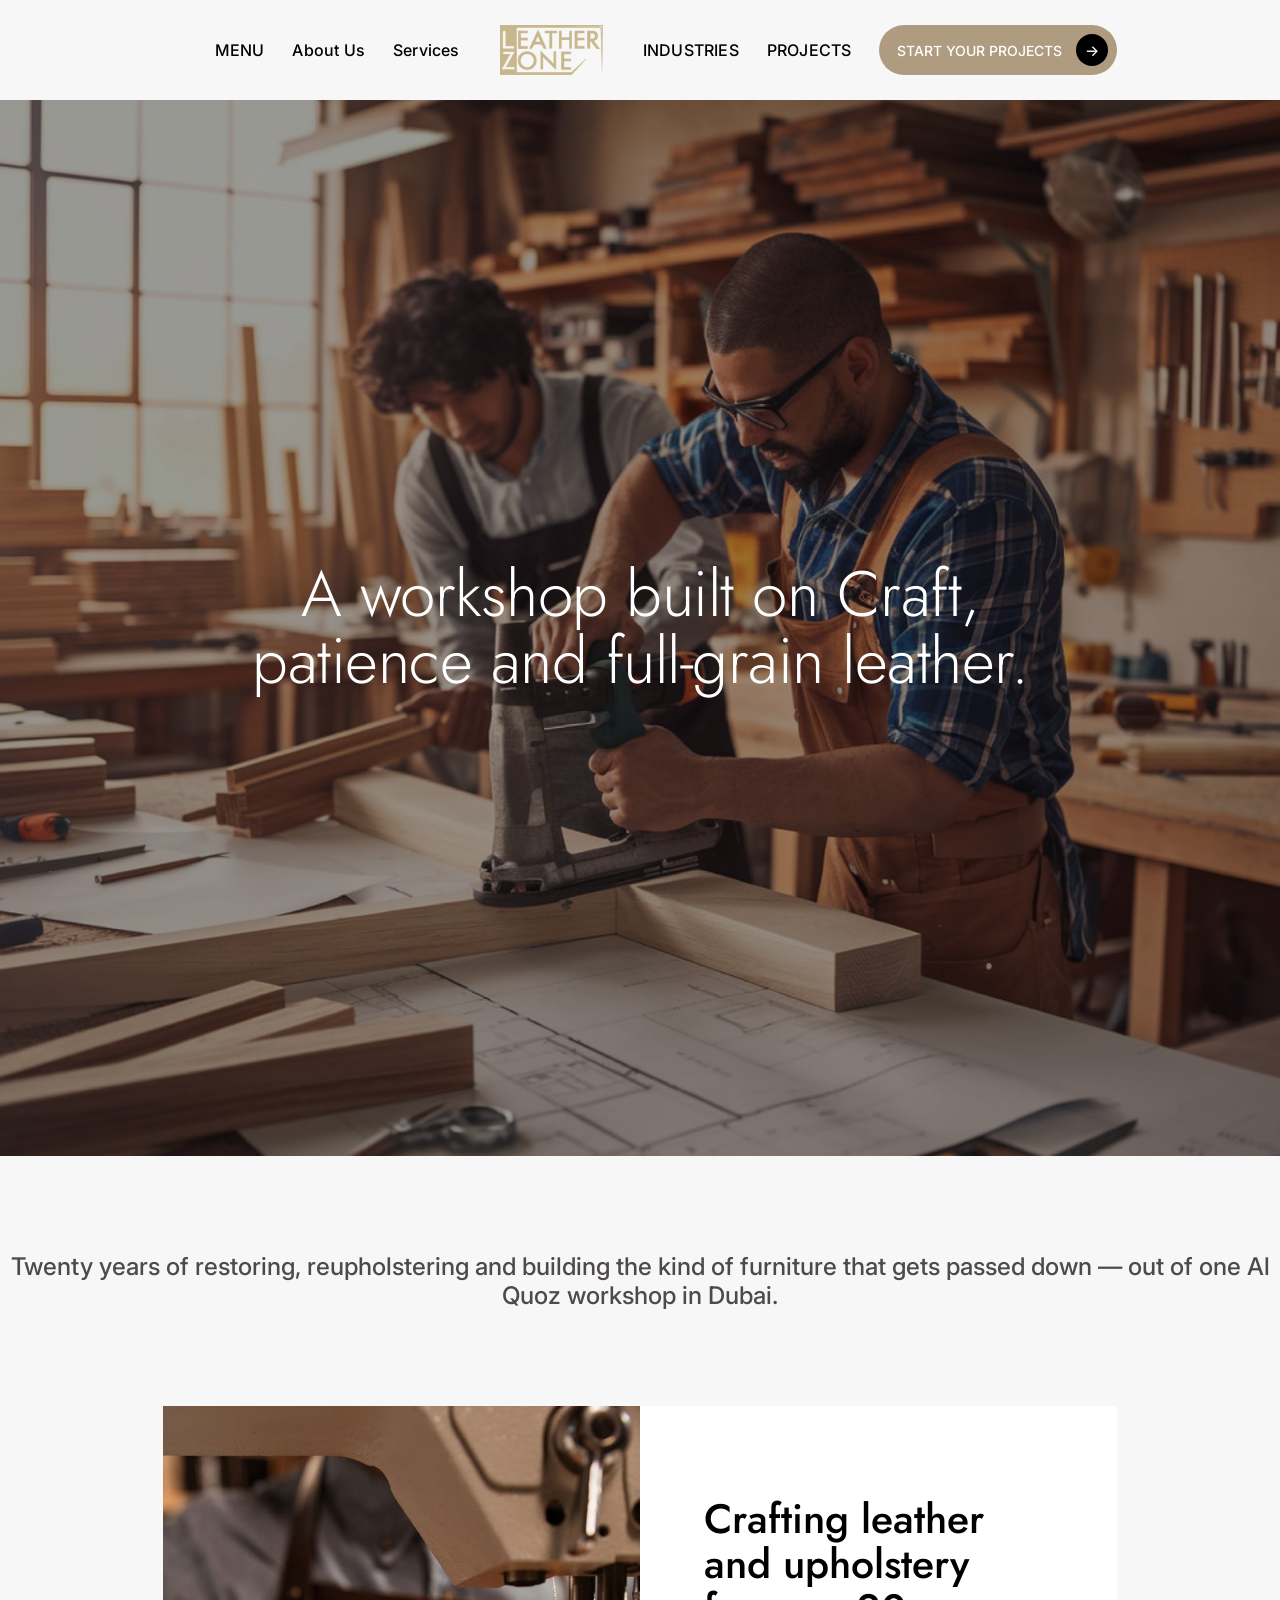
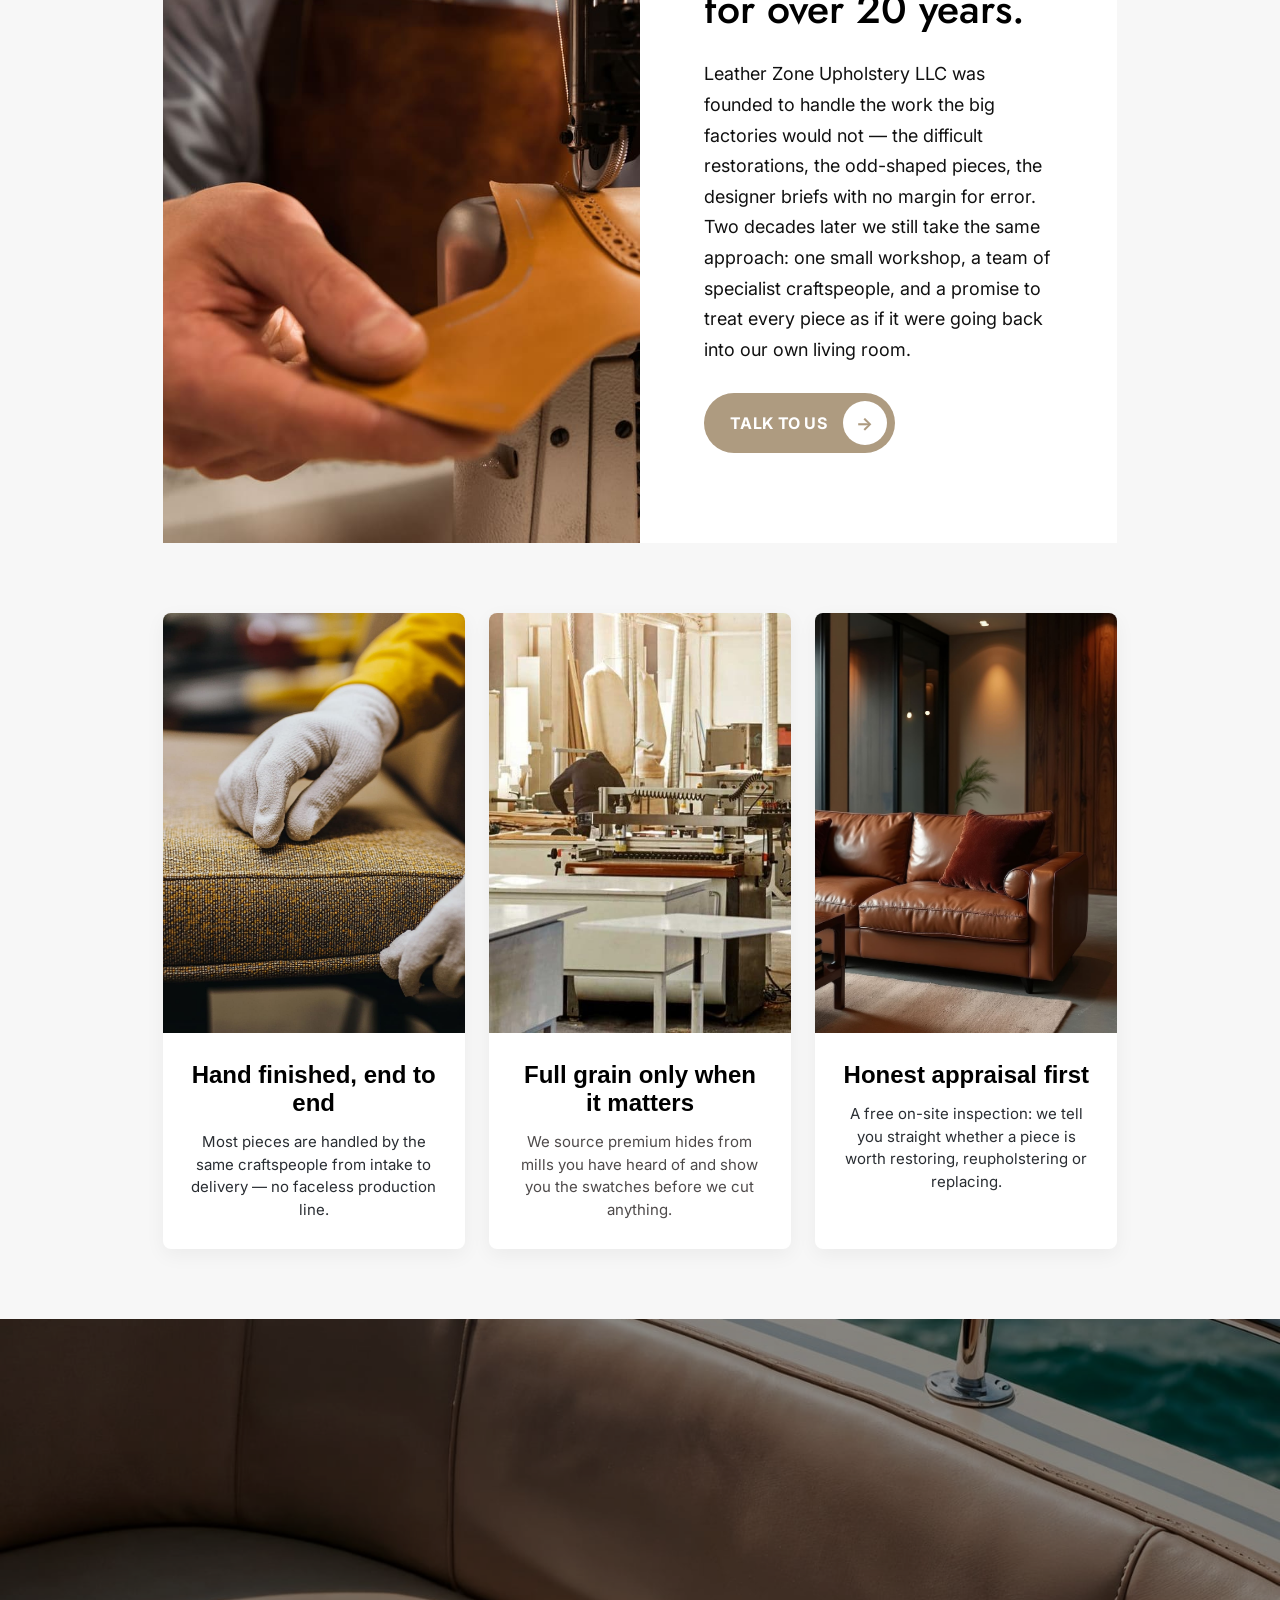
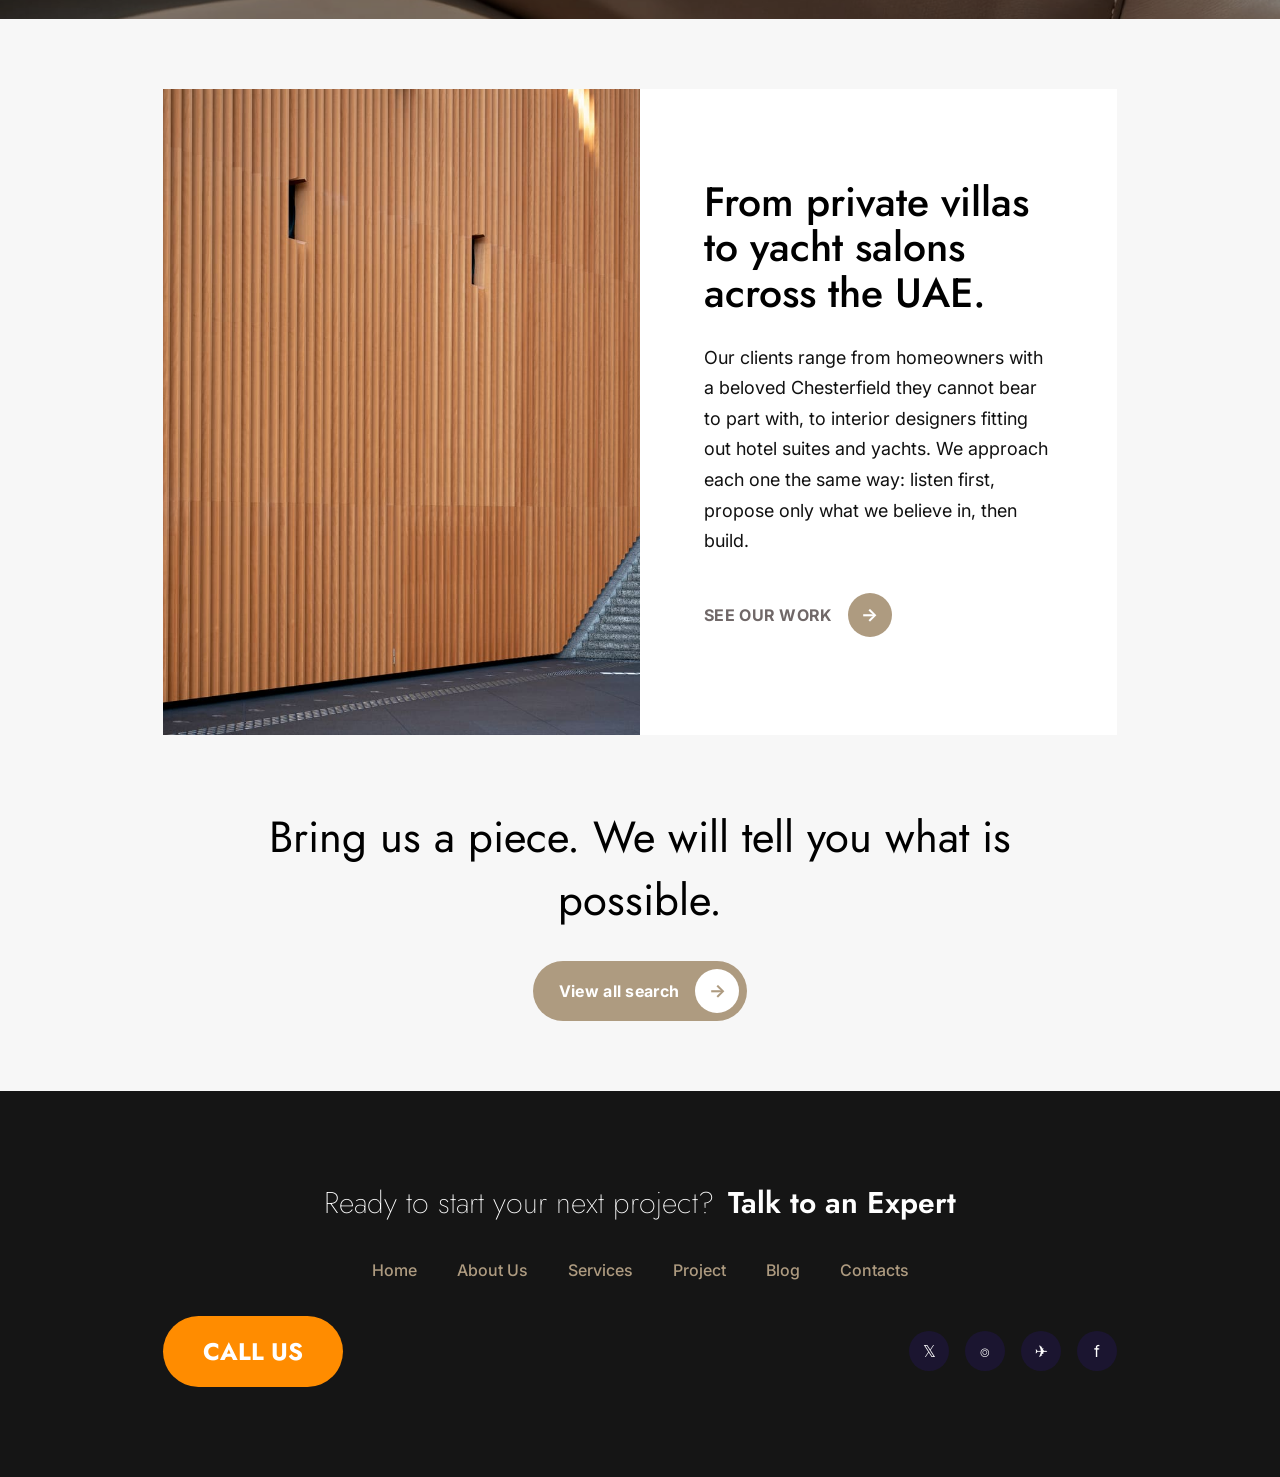
==== site/about.html @ 1d1fdfb2 "Initial commit: Leather Zone Upholstery website Multi-page static site implementing the Figma "Lethe" ====
<!DOCTYPE html>
<html lang="en">
<head>
<meta charset="UTF-8">
<meta name="viewport" content="width=device-width, initial-scale=1.0">
<title>About Us — Leather Zone Upholstery LLC, Dubai</title>
<meta name="description" content="A workshop built on craft, patience and full-grain leather. Twenty years of restoring, reupholstering and building furniture from one Al Quoz workshop in Dubai.">
<link rel="preconnect" href="https://fonts.googleapis.com">
<link rel="preconnect" href="https://fonts.gstatic.com" crossorigin>
<link href="https://fonts.googleapis.com/css2?family=Jost:wght@200;300;400;500;600;700&family=Inter:wght@400;500;600;700&family=Poppins:wght@400;500&display=swap" rel="stylesheet">
<link rel="stylesheet" href="css/styles.css">
</head>
<body>

<header class="site-header">
  <div class="container">
    <nav class="nav">
      <div class="nav__group nav__group--left">
        <button class="hamburger" aria-label="Menu" onclick="document.querySelector('.mobile-menu').classList.add('open')"><span></span><span></span><span></span><span></span></button>
        <a href="index.html" class="nav__link">MENU</a>
        <a href="about.html" class="nav__link">about us</a>
        <a href="services.html" class="nav__link">services</a>
      </div>
      <a href="index.html" class="nav__logo-wrap"><img class="nav__logo" src="assets/img/logo.png" alt="Leather Zone"></a>
      <div class="nav__group nav__group--right">
        <a href="projects.html" class="nav__link">INDUSTRIES</a>
        <a href="projects.html" class="nav__link">PROJECTS</a>
        <a href="contact.html" class="nav__cta">START YOUR PROJECTS <span class="circle">&rarr;</span></a>
      </div>
      <button class="nav__toggle" aria-label="Open menu" onclick="document.querySelector('.mobile-menu').classList.add('open')"><span></span><span></span><span></span></button>
    </nav>
  </div>
</header>

<!-- HERO -->
<section class="hero hero--center" style="background-image:url('assets/img/hero-about.jpg')">
  <div class="container hero__inner">
    <h1 style="max-width:1192px;margin:0 auto">A workshop built on Craft,<br>patience and full-grain leather.</h1>
  </div>
</section>

<p class="lead lead--sm">Twenty years of restoring, reupholstering and building the kind of furniture that gets passed down — out of one Al Quoz workshop in Dubai.</p>

<!-- ABOUT SPLIT -->
<section class="section" style="padding-top:0">
  <div class="container">
    <div class="split">
      <div class="split__media"><img src="assets/img/fauteuil-about.jpg" alt="Leather workshop"></div>
      <div class="split__body">
        <h2>Crafting leather<br>and upholstery<br>for over 20 years.</h2>
        <p>Leather Zone Upholstery LLC was founded to handle the work the big factories would not — the difficult restorations, the odd-shaped pieces, the designer briefs with no margin for error. Two decades later we still take the same approach: one small workshop, a team of specialist craftspeople, and a promise to treat every piece as if it were going back into our own living room.</p>
        <a class="pill" href="contact.html" style="align-self:flex-start">TALK TO US <span class="dot">&rarr;</span></a>
      </div>
    </div>
  </div>
</section>

<!-- VALUE CARDS -->
<section class="section" style="padding-top:0">
  <div class="container">
    <div class="cards-row" style="grid-template-columns:repeat(3,1fr)">
      <article class="cat-card">
        <img src="assets/img/about-card1.jpg" alt="" style="height:420px">
        <div style="padding:28px;text-align:center">
          <h3 style="font-family:'Segoe UI',sans-serif;font-weight:600;font-size:24px;margin-bottom:14px">Hand finished, end to end</h3>
          <p style="padding:0;color:var(--muted2);font-size:15px;line-height:1.5">Most pieces are handled by the same craftspeople from intake to delivery — no faceless production line.</p>
        </div>
      </article>
      <article class="cat-card">
        <img src="assets/img/about-card2.jpg" alt="" style="height:420px">
        <div style="padding:28px;text-align:center">
          <h3 style="font-family:'Segoe UI',sans-serif;font-weight:600;font-size:24px;margin-bottom:14px">Full grain only when it matters</h3>
          <p style="padding:0;color:var(--muted);font-size:15px;line-height:1.5">We source premium hides from mills you have heard of and show you the swatches before we cut anything.</p>
        </div>
      </article>
      <article class="cat-card">
        <img src="assets/img/about-card3.jpg" alt="" style="height:420px">
        <div style="padding:28px;text-align:center">
          <h3 style="font-family:'Segoe UI',sans-serif;font-weight:600;font-size:24px;margin-bottom:14px">Honest appraisal first</h3>
          <p style="padding:0;color:var(--muted2);font-size:15px;line-height:1.5">A free on-site inspection: we tell you straight whether a piece is worth restoring, reupholstering or replacing.</p>
        </div>
      </article>
    </div>
  </div>
</section>

<!-- DARK BAND -->
<section class="band" style="background-image:url('assets/img/about-band.jpg')"></section>

<!-- CLIENTS SPLIT -->
<section class="section">
  <div class="container">
    <div class="split">
      <div class="split__media"><img src="assets/img/travel-city.jpg" alt="Workshop project"></div>
      <div class="split__body">
        <h2>From private villas to yacht salons across the UAE.</h2>
        <p>Our clients range from homeowners with a beloved Chesterfield they cannot bear to part with, to interior designers fitting out hotel suites and yachts. We approach each one the same way: listen first, propose only what we believe in, then build.</p>
        <a class="pill pill--ghost" href="projects.html" style="align-self:flex-start">SEE OUR WORK <span class="dot">&rarr;</span></a>
      </div>
    </div>
  </div>
</section>

<!-- CTA -->
<section class="section" style="padding-top:0">
  <div class="container text-center">
    <h2 class="display" style="font-weight:400;font-size:clamp(30px,3.4vw,45px);max-width:760px;margin:0 auto 30px">Bring us a piece. We will tell you what is possible.</h2>
    <a class="pill" href="projects.html">View all search <span class="dot">&rarr;</span></a>
  </div>
</section>

<footer class="site-footer">
  <div class="container">
    <div class="footer__top"><h2>Ready to start your next project?</h2><a href="contact.html"><strong>Talk to an Expert</strong></a></div>
    <nav class="footer__nav">
      <a href="index.html">home</a><a href="about.html">about us</a><a href="services.html">services</a>
      <a href="projects.html">project</a><a href="blog.html">blog</a><a href="contact.html">contacts</a>
    </nav>
    <div class="footer__bottom">
      <a class="footer__call" href="tel:+97100000000">CALL US</a>
      <div class="socials"><a href="#">𝕏</a><a href="#">⌾</a><a href="#">✈</a><a href="#">f</a></div>
    </div>
  </div>
</footer>

<div class="mobile-menu"><div class="mobile-menu__panel">
  <button class="mobile-menu__close" aria-label="Close">&times;</button>
  <a href="index.html">Home</a><a href="about.html">About Us</a><a href="services.html">Services</a>
  <a href="projects.html">Projects</a><a href="blog.html">Blog</a><a href="contact.html">Contacts</a>
</div></div>

<script src="js/main.js"></script>
</body>
</html>
---- site/css/styles.css ----
/* ============================================================
   Leather Zone Upholstery LLC — Website styles
   Recreated from Figma "Lether zone" design.
   ============================================================ */

:root {
  --accent: #ae9b80;        /* tan / leather */
  --accent-dark: #8c7759;
  --bg: #f7f7f7;
  --dark: #151515;          /* footer */
  --espresso: #1e0f05;      /* dark image band base */
  --orange: #ff8c00;
  --ink: #000000;
  --muted: #4e4a4a;
  --muted2: #292d32;
  --gray: #706868;
  --gutter: clamp(20px, 12.7vw, 244px);
  --maxw: 1432px;
  --display: "Jost", "Segoe UI", sans-serif;
  --body: "Inter", "Segoe UI", system-ui, sans-serif;
}

* { box-sizing: border-box; }

html { scroll-behavior: smooth; }

body {
  margin: 0;
  font-family: var(--body);
  background: var(--bg);
  color: var(--ink);
  -webkit-font-smoothing: antialiased;
  overflow-x: hidden;
}

img { display: block; max-width: 100%; }
a { color: inherit; text-decoration: none; }

h1, h2, h3, h4 { font-family: var(--display); font-weight: 400; margin: 0; }

.container {
  width: 100%;
  max-width: calc(var(--maxw) + var(--gutter) * 2);
  margin: 0 auto;
  padding: 0 var(--gutter);
}

.display { font-family: var(--display); }
.accent-text { color: var(--accent); }

/* ---------- Header ---------- */
.site-header {
  position: relative;
  z-index: 50;
  background: var(--bg);
}
.nav {
  display: flex;
  align-items: center;
  gap: 28px;
  height: 100px;
  font-family: var(--body);
}
.nav__group { display: flex; align-items: center; gap: 28px; }
.nav__link {
  font-size: 16px;
  font-weight: 500;
  text-transform: capitalize;
  letter-spacing: .2px;
  color: var(--ink);
  white-space: nowrap;
  transition: color .2s;
}
.nav__link:hover { color: var(--accent); }
.nav__logo { height: 50px; width: auto; margin: 0 auto; }
.nav__logo-wrap { flex: 1; display: flex; justify-content: center; }
.hamburger {
  display: inline-flex; flex-direction: column; gap: 4px;
  width: 24px; cursor: pointer; background: none; border: 0; padding: 0;
}
.hamburger span { height: 2px; background: var(--ink); border-radius: 2px; }
.nav__cta {
  display: inline-flex; align-items: center; gap: 14px;
  background: var(--accent); color: #fff;
  border-radius: 100px; padding: 9px 9px 9px 18px;
  font-size: 14px; font-weight: 500; white-space: nowrap;
  transition: transform .2s, box-shadow .2s;
}
.nav__cta:hover { transform: translateY(-1px); box-shadow: 0 8px 20px rgba(174,155,128,.4); }
.nav__cta .circle {
  width: 32px; height: 32px; border-radius: 50%;
  background: #000; color: #fff;
  display: inline-flex; align-items: center; justify-content: center;
  font-size: 15px;
}
.nav__toggle { display: none; background: none; border: 0; cursor: pointer; }
.nav__toggle span { display: block; width: 26px; height: 2px; background: #000; margin: 5px 0; }

/* ---------- Hero ---------- */
.hero {
  position: relative;
  min-height: 1056px;
  display: flex;
  align-items: flex-end;
  color: #fff;
  background-size: cover;
  background-position: center;
}
.hero::after {
  content: ""; position: absolute; inset: 0;
  background: rgba(0,0,0,.40);
}
.hero__inner { position: relative; z-index: 2; padding-bottom: 110px; width: 100%; }
.hero h1 {
  font-weight: 300; font-size: clamp(40px, 5vw, 75px);
  line-height: 1.04; letter-spacing: -.5px; margin-bottom: 18px;
}
.hero .hero__big {
  font-weight: 500; font-size: clamp(56px, 7vw, 100px);
  line-height: 1; color: #fff;
}
.hero--center { align-items: center; text-align: center; }
.hero--center .hero__inner { padding-bottom: 0; }
.hero--short { min-height: 760px; }

/* lead paragraph that sits below hero */
.lead {
  max-width: 1469px; margin: 96px auto; text-align: center;
  font-family: var(--body); font-weight: 500;
  font-size: clamp(22px, 2.4vw, 45px); line-height: 1.2; color: var(--muted);
}
.lead--sm { font-size: clamp(20px, 1.9vw, 36px); }

/* ---------- Buttons / pills ---------- */
.pill {
  display: inline-flex; align-items: center; gap: 16px;
  background: var(--accent); color: #fff;
  border-radius: 100px; padding: 8px 8px 8px 26px;
  font-weight: 700; font-size: 16px; letter-spacing: .3px;
  font-family: var(--body);
  transition: transform .2s, box-shadow .2s;
}
.pill:hover { transform: translateY(-2px); box-shadow: 0 10px 24px rgba(174,155,128,.35); }
.pill .dot {
  width: 44px; height: 44px; border-radius: 50%;
  background: #fff; color: var(--accent);
  display: inline-flex; align-items: center; justify-content: center; font-size: 18px;
}
.pill--ghost { background: transparent; color: var(--gray); padding-left: 0; }
.pill--ghost .dot { background: var(--accent); color: #fff; }
.pill--lg { font-size: 18px; padding: 10px 10px 10px 30px; }
.pill--lg .dot { width: 54px; height: 54px; }

/* ---------- Section heading ---------- */
.section { padding: 70px 0; }
.section__title {
  font-family: "Segoe UI", var(--body); font-weight: 600;
  font-size: clamp(30px, 3vw, 40px); line-height: 1.2; letter-spacing: -.5px;
}
.eyebrow { color: var(--accent-dark); font-weight: 600; letter-spacing: .5px; }

/* ---------- Service cards (2-col) ---------- */
.svc-grid {
  display: grid; grid-template-columns: repeat(2, 1fr); gap: 32px;
}
.svc-card {
  background: #fff; border-radius: 6px; overflow: hidden;
  box-shadow: 0 6px 24px rgba(0,0,0,.05);
  display: flex; flex-direction: column;
}
.svc-card__img { aspect-ratio: 1/1; width: 100%; object-fit: cover; }
.svc-card__bar {
  display: flex; align-items: center; justify-content: space-between;
  padding: 22px 26px; gap: 16px;
}
.svc-card__bar h3 { font-family: "Segoe UI", var(--body); font-weight: 600; font-size: 22px; }
.svc-card__add {
  width: 56px; height: 56px; flex: none; border-radius: 4px;
  background: var(--accent); color: #fff; border: 0; cursor: pointer;
  font-size: 28px; display: inline-flex; align-items: center; justify-content: center;
  transition: background .2s;
}
.svc-card__add:hover { background: var(--accent-dark); }

/* ---------- Full-bleed dark band ---------- */
.band {
  position: relative; color: #fff;
  background-size: cover; background-position: center;
  padding: 150px 0;
}
.band::before { content:""; position:absolute; inset:0; background: rgba(0,0,0,.45); }
.band__inner { position: relative; z-index: 2; }
.band h2 {
  font-family: var(--display); font-weight: 500;
  font-size: clamp(38px, 4.2vw, 75px); line-height: 1.07; max-width: 1039px;
}
.band--tan::before { background: rgba(174,155,128,.95); }
.band--tan h2 { font-weight: 200; }

/* ---------- Sector / category cards row ---------- */
.cards-row {
  display: grid; grid-template-columns: repeat(5, 1fr); gap: 24px;
}
.cat-card {
  background: #fff; border-radius: 8px; overflow: hidden;
  box-shadow: 0 6px 20px rgba(0,0,0,.05);
}
.cat-card img { width: 100%; height: 340px; object-fit: cover; }
.cat-card p {
  margin: 0; padding: 22px 14px; text-align: center;
  font-size: 18px; color: var(--muted2); font-family: var(--body);
}

/* ---------- About / split blocks ---------- */
.split {
  display: grid; grid-template-columns: 1fr 1fr; gap: 0; align-items: stretch;
}
.split__media img { width: 100%; height: 100%; object-fit: cover; min-height: 520px; }
.split__body {
  background: #fff; padding: 90px clamp(30px,5vw,80px);
  display: flex; flex-direction: column; justify-content: center; gap: 28px;
}
.split__body h2 { font-weight: 500; font-size: clamp(30px,3.2vw,45px); line-height: 1.1; }
.split__body p { font-size: 18px; line-height: 1.7; color: #111; margin: 0; }

/* ---------- Stats ---------- */
.stats { display: grid; grid-template-columns: repeat(3,1fr); gap: 26px; }
.stat {
  background: #fff; border-radius: 8px; padding: 40px 36px;
  box-shadow: 0 6px 20px rgba(0,0,0,.05);
}
.stat__num {
  font-family: var(--display); font-weight: 500; color: var(--accent);
  font-size: clamp(48px, 5vw, 80px); line-height: 1; margin-bottom: 24px;
}
.stat p { font-family: "Segoe UI", var(--body); font-size: clamp(20px,2vw,30px); line-height: 1.15; color: var(--muted2); margin: 0; }

/* ---------- Brand logos grid ---------- */
.logos {
  display: grid; grid-template-columns: repeat(6, 1fr); gap: 14px;
}
.logos div {
  background: #fff; border-radius: 4px; height: 120px;
  display: flex; align-items: center; justify-content: center; padding: 18px;
}
.logos img { max-height: 70px; width: auto; object-fit: contain; opacity: .85; }

/* ---------- Testimonials ---------- */
.reviews { display: grid; grid-template-columns: repeat(3, 1fr); gap: 26px; }
.review {
  background: #fff; border-radius: 8px; padding: 30px;
  box-shadow: 0 6px 20px rgba(0,0,0,.05);
  display: flex; flex-direction: column; gap: 18px;
}
.review__google { height: 32px; width: auto; }
.review__stars { color: #ffc107; font-size: 16px; letter-spacing: 2px; }
.review p { font-size: 16px; line-height: 1.5; color: var(--muted2); margin: 0; flex: 1; }
.review__person { display: flex; align-items: center; gap: 12px; }
.review__avatar {
  width: 36px; height: 36px; border-radius: 50%; flex: none;
  display: flex; align-items: center; justify-content: center;
  color: #fff; font-weight: 600; font-size: 13px;
}
.review__person strong { font-weight: 600; font-size: 15px; color: var(--muted2); }

/* ---------- Gallery (tall images) ---------- */
.gallery3 { display: grid; grid-template-columns: repeat(3,1fr); gap: 28px; }
.gallery3 img { width: 100%; height: 620px; object-fit: cover; border-radius: 4px; }

/* ---------- Detail table ---------- */
.spec {
  display: grid; grid-template-columns: 220px 1fr; gap: 0;
  max-width: 1140px; margin: 0 auto;
  border-top: 1px solid #e2ded8;
}
.spec dt, .spec dd {
  padding: 22px 10px; border-bottom: 1px solid #e2ded8; margin: 0;
  font-size: 18px; font-family: var(--body);
}
.spec dt { font-weight: 600; }
.spec dd { color: #333; }

/* ---------- Contact ---------- */
.contact-card {
  display: grid; grid-template-columns: 0.85fr 1.15fr;
  background: #fff; border-radius: 16px; overflow: hidden;
  box-shadow: 0 20px 60px rgba(0,0,0,.08);
}
.contact-info {
  background: #0f0f0f; color: #fff; padding: 48px;
  position: relative; display: flex; flex-direction: column; gap: 40px;
}
.contact-info h3 { font-family: "Segoe UI", var(--body); font-weight: 600; font-size: 28px; }
.contact-info .muted { color: #c9c9c9; font-size: 16px; margin-top: -28px; }
.contact-info ul { list-style: none; padding: 0; margin: 0; display: flex; flex-direction: column; gap: 26px; }
.contact-info li { display: flex; gap: 16px; align-items: flex-start; font-size: 16px; }
.contact-info .ic { color: var(--accent); }
.contact-form { padding: 48px; display: grid; grid-template-columns: 1fr 1fr; gap: 28px; }
.field { display: flex; flex-direction: column; gap: 8px; }
.field label { font-size: 12px; color: #8d8d8d; font-weight: 600; }
.field input, .field textarea {
  border: 0; border-bottom: 1px solid #c9c9c9; padding: 8px 0;
  font-family: var(--body); font-size: 15px; background: transparent; outline: none;
}
.field input:focus, .field textarea:focus { border-color: var(--accent); }
.field--full { grid-column: 1 / -1; }
.contact-form .submit { grid-column: 1 / -1; display: flex; justify-content: flex-end; }
.contact-form button {
  background: var(--accent); color: #fff; border: 0; cursor: pointer;
  padding: 14px 34px; border-radius: 6px; font-size: 16px; font-weight: 500;
}
.contact-form button:hover { background: var(--accent-dark); }

/* ---------- Footer ---------- */
.site-footer { background: var(--dark); color: #fff; padding: 90px 0; }
.footer__top { display: flex; align-items: baseline; gap: 14px; justify-content: center; }
.footer__top h2 { font-family: var(--display); font-weight: 200; font-size: clamp(22px,2.4vw,30px); }
.footer__top strong { font-family: var(--display); font-weight: 600; font-size: clamp(22px,2.4vw,30px); }
.footer__nav {
  display: flex; gap: 40px; justify-content: center; margin: 36px 0;
  flex-wrap: wrap;
}
.footer__nav a { color: var(--accent); font-size: 16px; font-weight: 500; text-transform: capitalize; }
.footer__nav a:hover { color: #fff; }
.footer__bottom {
  display: flex; align-items: center; justify-content: space-between;
  flex-wrap: wrap; gap: 24px; margin-top: 30px;
}
.footer__call {
  background: var(--orange); color: #fff; border-radius: 50px;
  padding: 18px 40px; font-family: var(--display); font-weight: 700; font-size: 24px;
}
.socials { display: flex; gap: 16px; }
.socials a {
  width: 40px; height: 40px; border-radius: 50%; background: #1b1530;
  display: inline-flex; align-items: center; justify-content: center; color: #fff;
  transition: background .2s;
}
.socials a:hover { background: var(--accent); }

/* ---------- Utilities ---------- */
.text-center { text-align: center; }
.mt-0 { margin-top: 0; }
.cta-row { display: flex; flex-wrap: wrap; gap: 40px; align-items: center; }
.split-text { display: grid; grid-template-columns: 1fr 1fr; gap: 60px; align-items: center; }
.split-text p { font-size: 18px; line-height: 1.7; }

/* ---------- Mobile menu overlay ---------- */
.mobile-menu {
  position: fixed; inset: 0; z-index: 100; background: rgba(0,0,0,.6);
  display: none;
}
.mobile-menu.open { display: block; }
.mobile-menu__panel {
  position: absolute; top: 0; left: 0; bottom: 0; width: min(80vw, 420px);
  background: #fff; padding: 40px; display: flex; flex-direction: column; gap: 22px;
  transform: translateX(-100%); transition: transform .3s;
}
.mobile-menu.open .mobile-menu__panel { transform: translateX(0); }
.mobile-menu__panel a { font-size: 18px; font-weight: 500; text-transform: uppercase; letter-spacing: .5px; }
.mobile-menu__close { align-self: flex-end; background: none; border: 0; font-size: 28px; cursor: pointer; }

/* ============================================================
   Responsive
   ============================================================ */
@media (max-width: 1100px) {
  .nav__group--right, .nav__group--left .nav__link { display: none; }
  .nav__toggle { display: block; }
  .nav__cta { display: none; }
  .logos { grid-template-columns: repeat(4,1fr); }
  .cards-row { grid-template-columns: repeat(3,1fr); }
}
@media (max-width: 820px) {
  .svc-grid, .stats, .reviews, .gallery3, .split, .contact-card,
  .split-text, .spec { grid-template-columns: 1fr; }
  .contact-form { grid-template-columns: 1fr 1fr; }
  .cards-row { grid-template-columns: repeat(2,1fr); }
  .logos { grid-template-columns: repeat(3,1fr); }
  .spec dt { border-bottom: 0; padding-bottom: 0; }
  .gallery3 img, .cat-card img { height: 320px; }
  .hero { min-height: 620px; }
  .lead { margin: 56px auto; }
  .section { padding: 48px 0; }
}
@media (max-width: 520px) {
  .cards-row, .logos, .contact-form { grid-template-columns: 1fr; }
  .footer__nav { gap: 18px; }
  .footer__bottom { justify-content: center; }
}
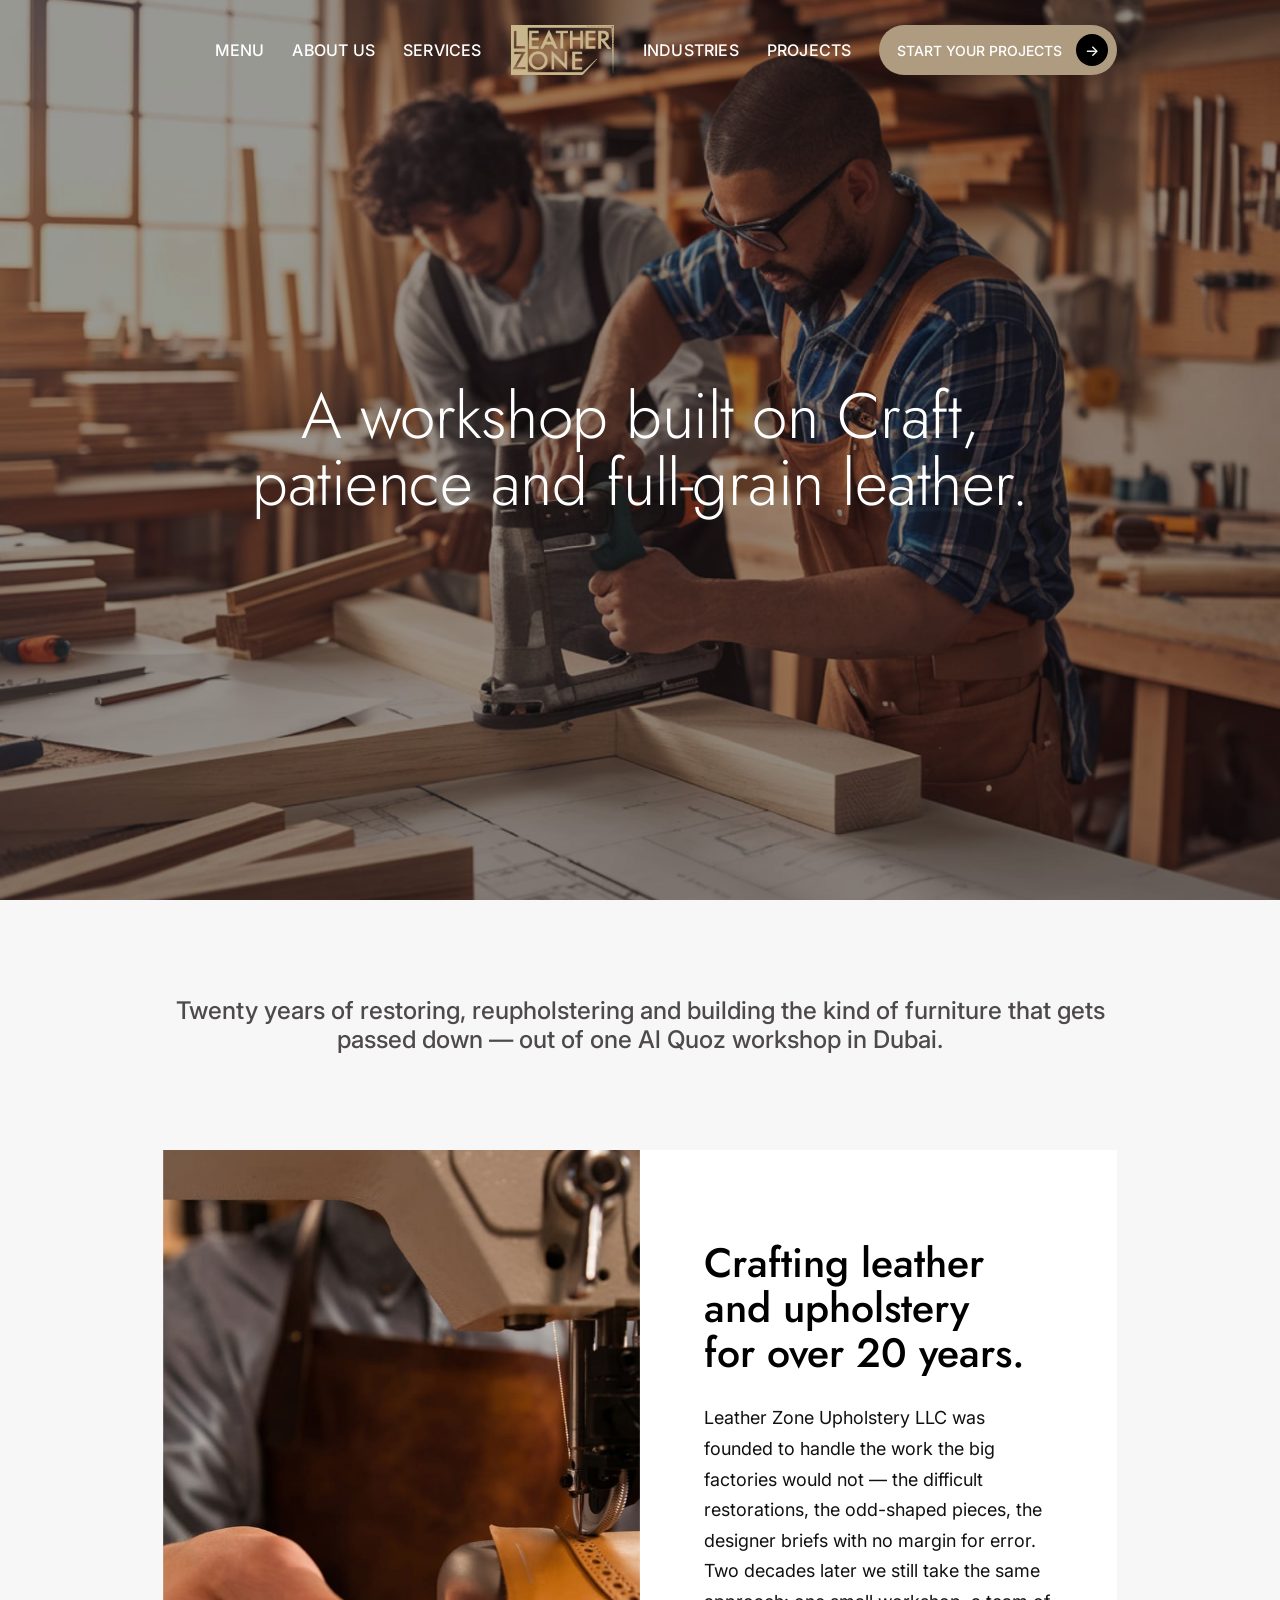
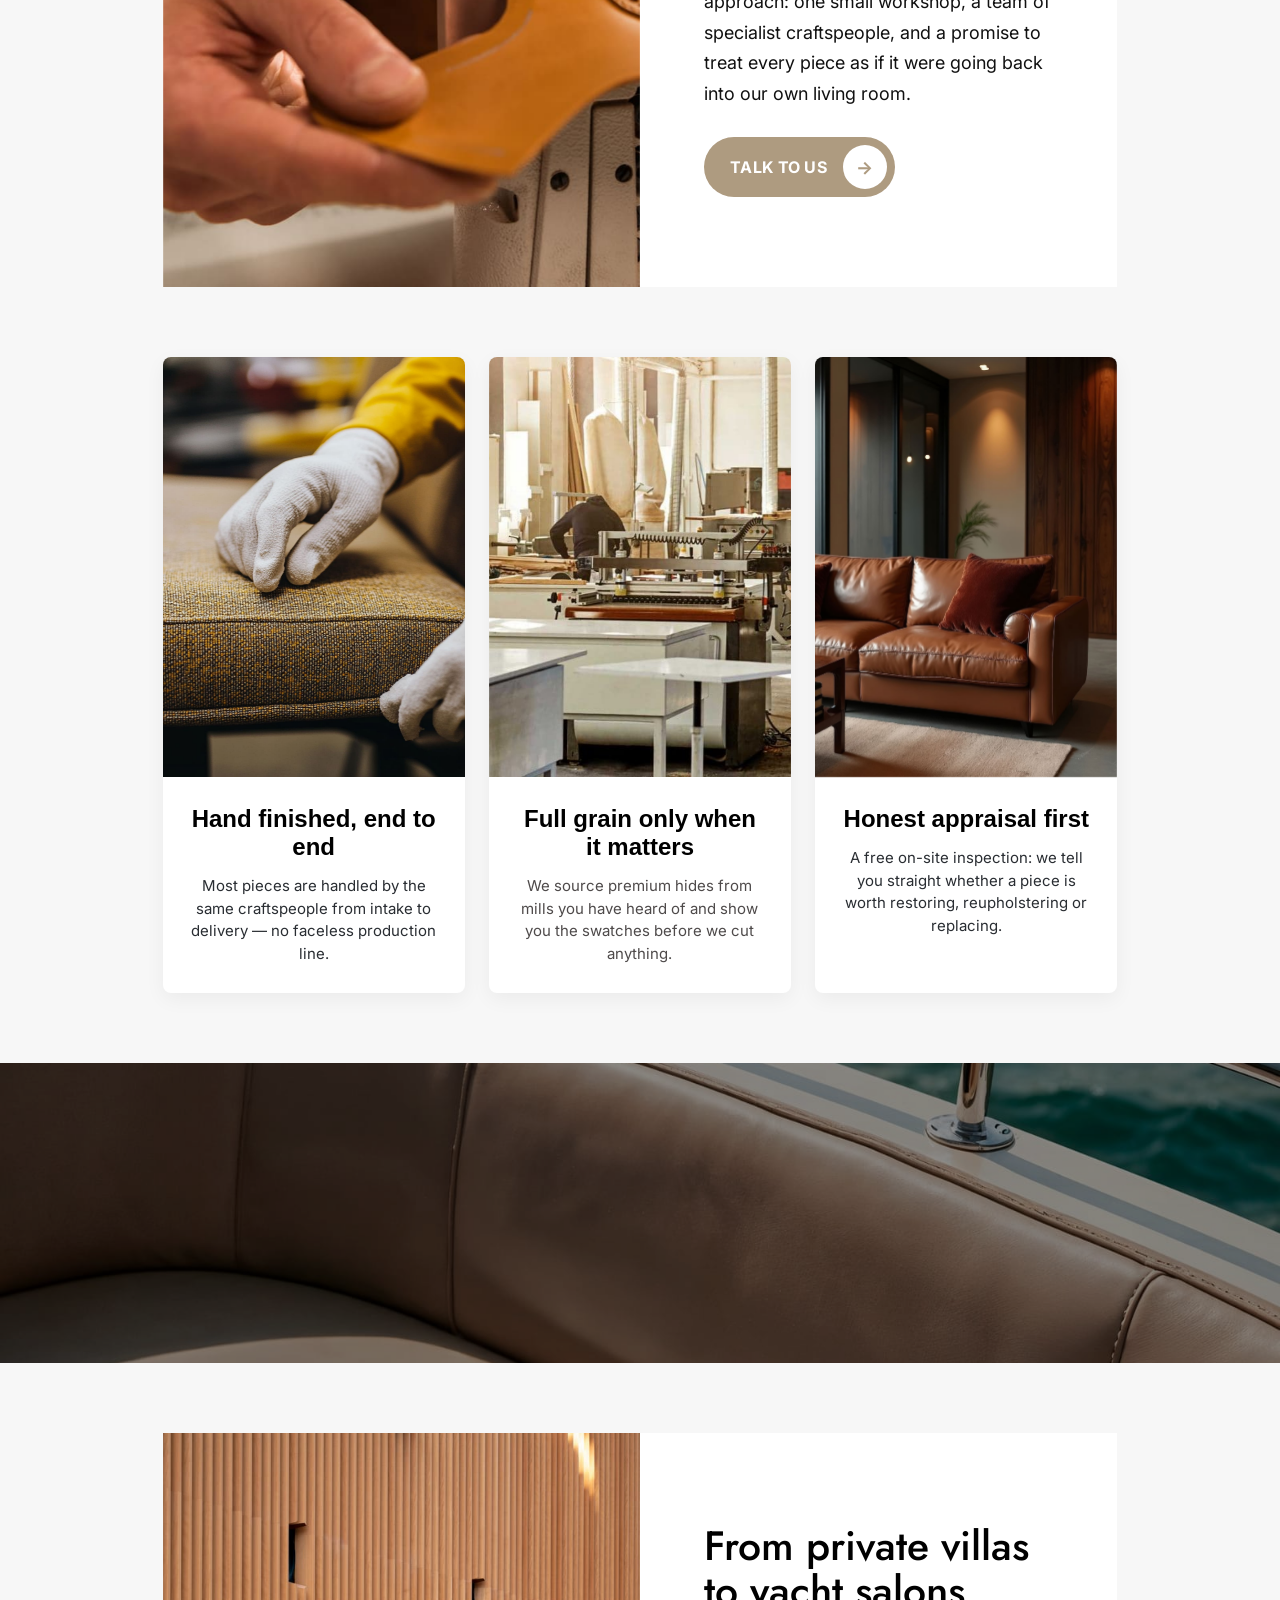
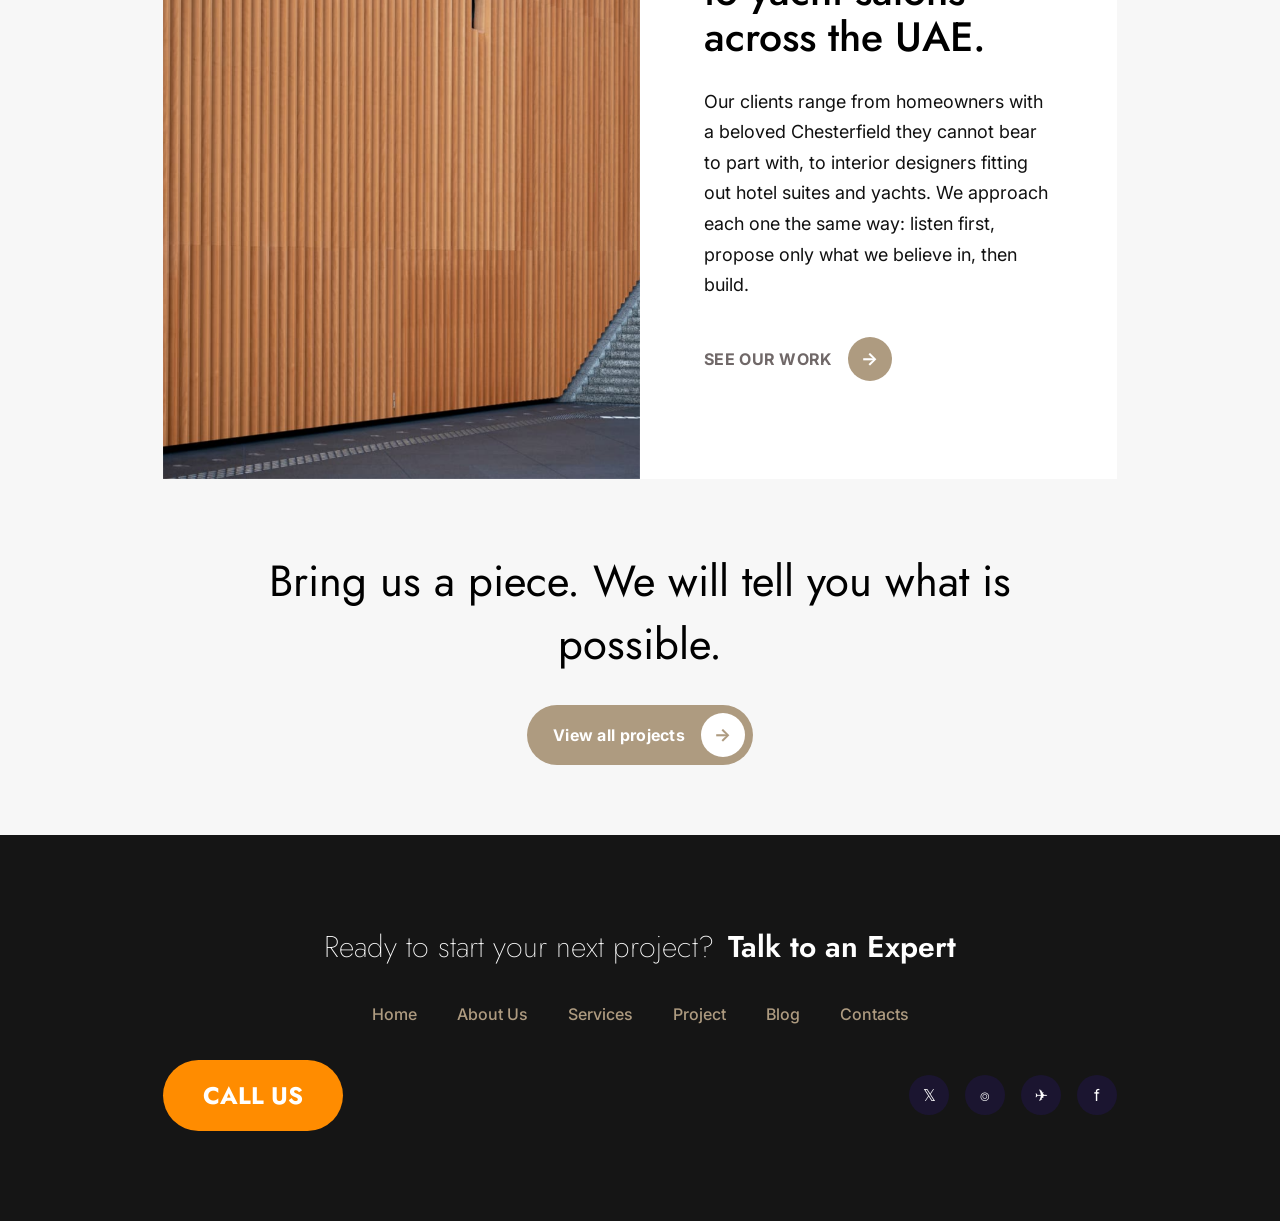
==== commit 33f10efc: "Fix placeholder text, button labels, blog hero and social a11y - 'LETHER ZONE' -> 'Leather Zone' on " ====
--- a/site/about.html
+++ b/site/about.html
@@ -105,7 +105,7 @@
 <section class="section" style="padding-top:0">
   <div class="container text-center">
     <h2 class="display" style="font-weight:400;font-size:clamp(30px,3.4vw,45px);max-width:760px;margin:0 auto 30px">Bring us a piece. We will tell you what is possible.</h2>
-    <a class="pill" href="projects.html">View all search <span class="dot">&rarr;</span></a>
+    <a class="pill" href="projects.html">View all projects <span class="dot">&rarr;</span></a>
   </div>
 </section>
 
@@ -118,7 +118,7 @@
     </nav>
     <div class="footer__bottom">
       <a class="footer__call" href="tel:+97100000000">CALL US</a>
-      <div class="socials"><a href="#">𝕏</a><a href="#">⌾</a><a href="#">✈</a><a href="#">f</a></div>
+      <div class="socials"><a href="#" aria-label="Twitter">𝕏</a><a href="#" aria-label="Instagram">⌾</a><a href="#" aria-label="Telegram">✈</a><a href="#" aria-label="Facebook">f</a></div>
     </div>
   </div>
 </footer>
--- a/site/css/styles.css
+++ b/site/css/styles.css
@@ -50,9 +50,15 @@
 
 /* ---------- Header ---------- */
 .site-header {
-  position: relative;
+  position: fixed;
+  top: 0; left: 0; right: 0;
   z-index: 50;
-  background: var(--bg);
+  background: transparent;
+  transition: background .35s ease, box-shadow .35s ease;
+}
+.site-header.scrolled {
+  background: #fff;
+  box-shadow: 0 2px 16px rgba(0, 0, 0, .08);
 }
 .nav {
   display: flex;
@@ -65,20 +71,24 @@
 .nav__link {
   font-size: 16px;
   font-weight: 500;
-  text-transform: capitalize;
+  text-transform: uppercase;
   letter-spacing: .2px;
-  color: var(--ink);
+  color: #fff;
   white-space: nowrap;
   transition: color .2s;
 }
 .nav__link:hover { color: var(--accent); }
+/* Scrolled (white bar) → dark text */
+.site-header.scrolled .nav__link { color: var(--ink); }
+.site-header.scrolled .hamburger span,
+.site-header.scrolled .nav__toggle span { background: var(--ink); }
 .nav__logo { height: 50px; width: auto; margin: 0 auto; }
 .nav__logo-wrap { flex: 1; display: flex; justify-content: center; }
 .hamburger {
   display: inline-flex; flex-direction: column; gap: 4px;
   width: 24px; cursor: pointer; background: none; border: 0; padding: 0;
 }
-.hamburger span { height: 2px; background: var(--ink); border-radius: 2px; }
+.hamburger span { height: 2px; background: #fff; border-radius: 2px; }
 .nav__cta {
   display: inline-flex; align-items: center; gap: 14px;
   background: var(--accent); color: #fff;
@@ -99,16 +109,28 @@
 /* ---------- Hero ---------- */
 .hero {
   position: relative;
-  min-height: 1056px;
+  min-height: 100vh;
   display: flex;
   align-items: flex-end;
   color: #fff;
   background-size: cover;
   background-position: center;
+  overflow: hidden;
 }
 .hero::after {
-  content: ""; position: absolute; inset: 0;
+  content: ""; position: absolute; inset: 0; z-index: 1;
   background: rgba(0,0,0,.40);
+}
+/* Background video (Vimeo) — covers the hero (crop, never letterbox) */
+.hero__video { position: absolute; inset: 0; z-index: 0; overflow: hidden; background: #1a1a1a; }
+.hero__video iframe {
+  position: absolute; top: 50%; left: 50%;
+  /* scale up so the residual Vimeo badge in the corner is cropped out */
+  transform: translate(-50%, -50%) scale(1.35);
+  /* 16:9 sized to always cover the viewport in both axes */
+  width: 100vw; height: 56.25vw;
+  min-width: 177.78vh; min-height: 100vh;
+  border: 0; pointer-events: none; display: block;
 }
 .hero__inner { position: relative; z-index: 2; padding-bottom: 110px; width: 100%; }
 .hero h1 {
@@ -125,7 +147,8 @@
 
 /* lead paragraph that sits below hero */
 .lead {
-  max-width: 1469px; margin: 96px auto; text-align: center;
+  max-width: calc(var(--maxw) + var(--gutter) * 2);
+  margin: 96px auto; padding: 0 var(--gutter); text-align: center;
   font-family: var(--body); font-weight: 500;
   font-size: clamp(22px, 2.4vw, 45px); line-height: 1.2; color: var(--muted);
 }
@@ -197,6 +220,28 @@
 .band--tan::before { background: rgba(174,155,128,.95); }
 .band--tan h2 { font-weight: 200; }
 
+/* ---------- Delivering finest industry (band + overlapping cards) ---------- */
+.deliver { background: var(--bg); }
+.deliver__band { padding: 150px 0 220px; }
+.deliver__band .band__inner { position: relative; }
+.deliver__band h2 { font-weight: 500; }
+.deliver__band h2 em {
+  font-family: Georgia, "Times New Roman", serif;
+  font-style: italic; font-weight: 400;
+}
+.deliver__band h2 b { font-weight: 700; }
+.plus {
+  position: absolute; color: #fff; opacity: .85;
+  font-family: var(--body); font-weight: 300; font-size: 40px; line-height: 1;
+}
+.plus--a { top: -70px; left: 38%; }
+.plus--b { top: -90px; right: 6%; }
+.deliver__cards {
+  margin-top: -150px; position: relative; z-index: 2;
+  grid-template-columns: repeat(4, 1fr);
+}
+.deliver__cards .cat-card img { height: 240px; }
+
 /* ---------- Sector / category cards row ---------- */
 .cards-row {
   display: grid; grid-template-columns: repeat(5, 1fr); gap: 24px;
@@ -252,7 +297,7 @@
   box-shadow: 0 6px 20px rgba(0,0,0,.05);
   display: flex; flex-direction: column; gap: 18px;
 }
-.review__google { height: 32px; width: auto; }
+.review__google { height: 32px; width: fit-content; max-width: fit-content; }
 .review__stars { color: #ffc107; font-size: 16px; letter-spacing: 2px; }
 .review p { font-size: 16px; line-height: 1.5; color: var(--muted2); margin: 0; flex: 1; }
 .review__person { display: flex; align-items: center; gap: 12px; }
@@ -265,7 +310,8 @@
 
 /* ---------- Gallery (tall images) ---------- */
 .gallery3 { display: grid; grid-template-columns: repeat(3,1fr); gap: 28px; }
-.gallery3 img { width: 100%; height: 620px; object-fit: cover; border-radius: 4px; }
+.gallery3 .zoom { border-radius: 4px; }
+.gallery3 .zoom img, .gallery3 > img { width: 100%; height: 620px; object-fit: cover; border-radius: 4px; }
 
 /* ---------- Detail table ---------- */
 .spec {
@@ -361,11 +407,141 @@
 .mobile-menu__close { align-self: flex-end; background: none; border: 0; font-size: 28px; cursor: pointer; }
 
 /* ============================================================
+   Smooth hover animations
+   ============================================================ */
+.svc-card, .cat-card, .stat, .review {
+  transition: transform .35s cubic-bezier(.2,.7,.3,1), box-shadow .35s ease;
+}
+.svc-card, .cat-card, .proj-card, .gallery3 .zoom { cursor: pointer; }
+.svc-card:hover, .cat-card:hover {
+  transform: translateY(-8px);
+  box-shadow: 0 22px 50px rgba(0,0,0,.14);
+}
+.stat:hover, .review:hover {
+  transform: translateY(-6px);
+  box-shadow: 0 18px 40px rgba(0,0,0,.12);
+}
+/* image zoom — every zoomable image lives in an overflow:hidden box so the
+   scale stays cropped within its container (never grows the layout/overflows) */
+.svc-card, .cat-card, .split__media, .proj-card,
+.proj-card__media, .gallery3 .zoom { overflow: hidden; }
+.svc-card__img, .cat-card img, .split__media img,
+.proj-card__img, .gallery3 .zoom img {
+  display: block;
+  transition: transform .6s cubic-bezier(.2,.7,.3,1);
+  transform: scale(1);          /* GPU-stable start, no sub-pixel seams */
+  backface-visibility: hidden;
+}
+.svc-card:hover .svc-card__img,
+.cat-card:hover img,
+.proj-card:hover .proj-card__img,
+.gallery3 .zoom:hover img { transform: scale(1.06); }
+
+/* links + nav underline grow */
+.footer__nav a { position: relative; }
+.footer__nav a::after {
+  content: ""; position: absolute; left: 0; bottom: -4px; height: 1px; width: 0;
+  background: currentColor; transition: width .3s ease;
+}
+.footer__nav a:hover::after { width: 100%; }
+
+/* pill arrow nudges on hover */
+.pill .dot, .nav__cta .circle { transition: transform .3s ease; }
+.pill:hover .dot, .nav__cta:hover .circle { transform: translateX(4px); }
+
+/* social icons */
+.socials a { transition: transform .25s ease, background .25s ease; }
+.socials a:hover { transform: translateY(-3px); }
+
+/* reveal on scroll (only hides when JS is active, so no-JS keeps content visible) */
+.js .reveal { opacity: 0; transform: translateY(28px); transition: opacity .7s ease, transform .7s cubic-bezier(.2,.7,.3,1); }
+.js .reveal.in { opacity: 1; transform: none; }
+@media (prefers-reduced-motion: reduce) {
+  .js .reveal { opacity: 1; transform: none; transition: none; }
+  * { scroll-behavior: auto; }
+}
+
+/* ============================================================
+   Projects — full-screen horizontal scroll gallery
+   ============================================================ */
+.proj-scroll {
+  position: relative;
+  min-height: 100vh;
+  display: flex;
+  align-items: center;
+  background: var(--bg);
+  padding: 120px 0 80px;
+}
+.proj-track {
+  display: flex;
+  gap: 28px;
+  width: 100%;
+  overflow-x: auto;
+  scroll-snap-type: x proximity;
+  scroll-padding-left: var(--gutter);
+  padding: 10px var(--gutter) 28px;
+  -webkit-overflow-scrolling: touch;
+  scrollbar-width: thin;
+  scrollbar-color: var(--accent) transparent;
+}
+.proj-track::-webkit-scrollbar { height: 8px; }
+.proj-track::-webkit-scrollbar-thumb { background: var(--accent); border-radius: 8px; }
+.proj-track::-webkit-scrollbar-track { background: transparent; }
+.proj-track > * { scroll-snap-align: start; flex: 0 0 auto; }
+
+.proj-intro {
+  width: min(86vw, 520px);
+  align-self: stretch;
+  background: var(--accent);
+  color: #fff;
+  border-radius: 12px;
+  padding: clamp(32px, 4vw, 56px);
+  display: flex; flex-direction: column; justify-content: center; gap: 22px;
+}
+.proj-intro h2 { font-family: var(--display); font-weight: 400; font-size: clamp(28px, 3vw, 45px); line-height: 1.08; }
+.proj-intro p { font-size: 18px; line-height: 1.6; margin: 0; color: rgba(255,255,255,.92); }
+.proj-intro .pill { background: #fff; color: var(--gray); align-self: flex-start; }
+.proj-intro .pill .dot { background: var(--accent); color: #fff; }
+
+.proj-card {
+  width: min(78vw, 440px);
+  background: #fff;
+  border-radius: 12px;
+  display: flex; flex-direction: column;
+  box-shadow: 0 10px 30px rgba(0,0,0,.06);
+  transition: transform .35s cubic-bezier(.2,.7,.3,1), box-shadow .35s ease;
+}
+.proj-card:hover { transform: translateY(-8px); box-shadow: 0 24px 54px rgba(0,0,0,.16); }
+.proj-card__media { position: relative; overflow: hidden; border-radius: 12px 12px 0 0; }
+.proj-card__img { width: 100%; height: min(62vh, 560px); object-fit: cover; display: block; }
+.proj-card__bar {
+  display: flex; align-items: center; justify-content: space-between; gap: 16px;
+  padding: 22px 24px;
+}
+.proj-card__bar h3 { font-family: "Segoe UI", var(--body); font-weight: 600; font-size: 22px; line-height: 1.2; }
+.proj-card__add {
+  width: 56px; height: 56px; flex: none; border-radius: 6px;
+  background: var(--accent); color: #fff; border: 0; cursor: pointer; font-size: 26px;
+  display: inline-flex; align-items: center; justify-content: center; transition: background .25s;
+}
+.proj-card__add:hover { background: var(--accent-dark); }
+
+.proj-next {
+  position: absolute; right: clamp(16px, 4vw, 60px); bottom: 28px;
+  width: 64px; height: 64px; border-radius: 50%;
+  background: var(--orange); color: #fff; border: 0; cursor: pointer;
+  font-size: 26px; display: inline-flex; align-items: center; justify-content: center;
+  box-shadow: 0 10px 24px rgba(255,140,0,.35);
+  transition: transform .25s ease, background .25s ease;
+  z-index: 3;
+}
+.proj-next:hover { transform: scale(1.08); }
+
+/* ============================================================
    Responsive
    ============================================================ */
 @media (max-width: 1100px) {
   .nav__group--right, .nav__group--left .nav__link { display: none; }
-  .nav__toggle { display: block; }
   .nav__cta { display: none; }
   .logos { grid-template-columns: repeat(4,1fr); }
   .cards-row { grid-template-columns: repeat(3,1fr); }
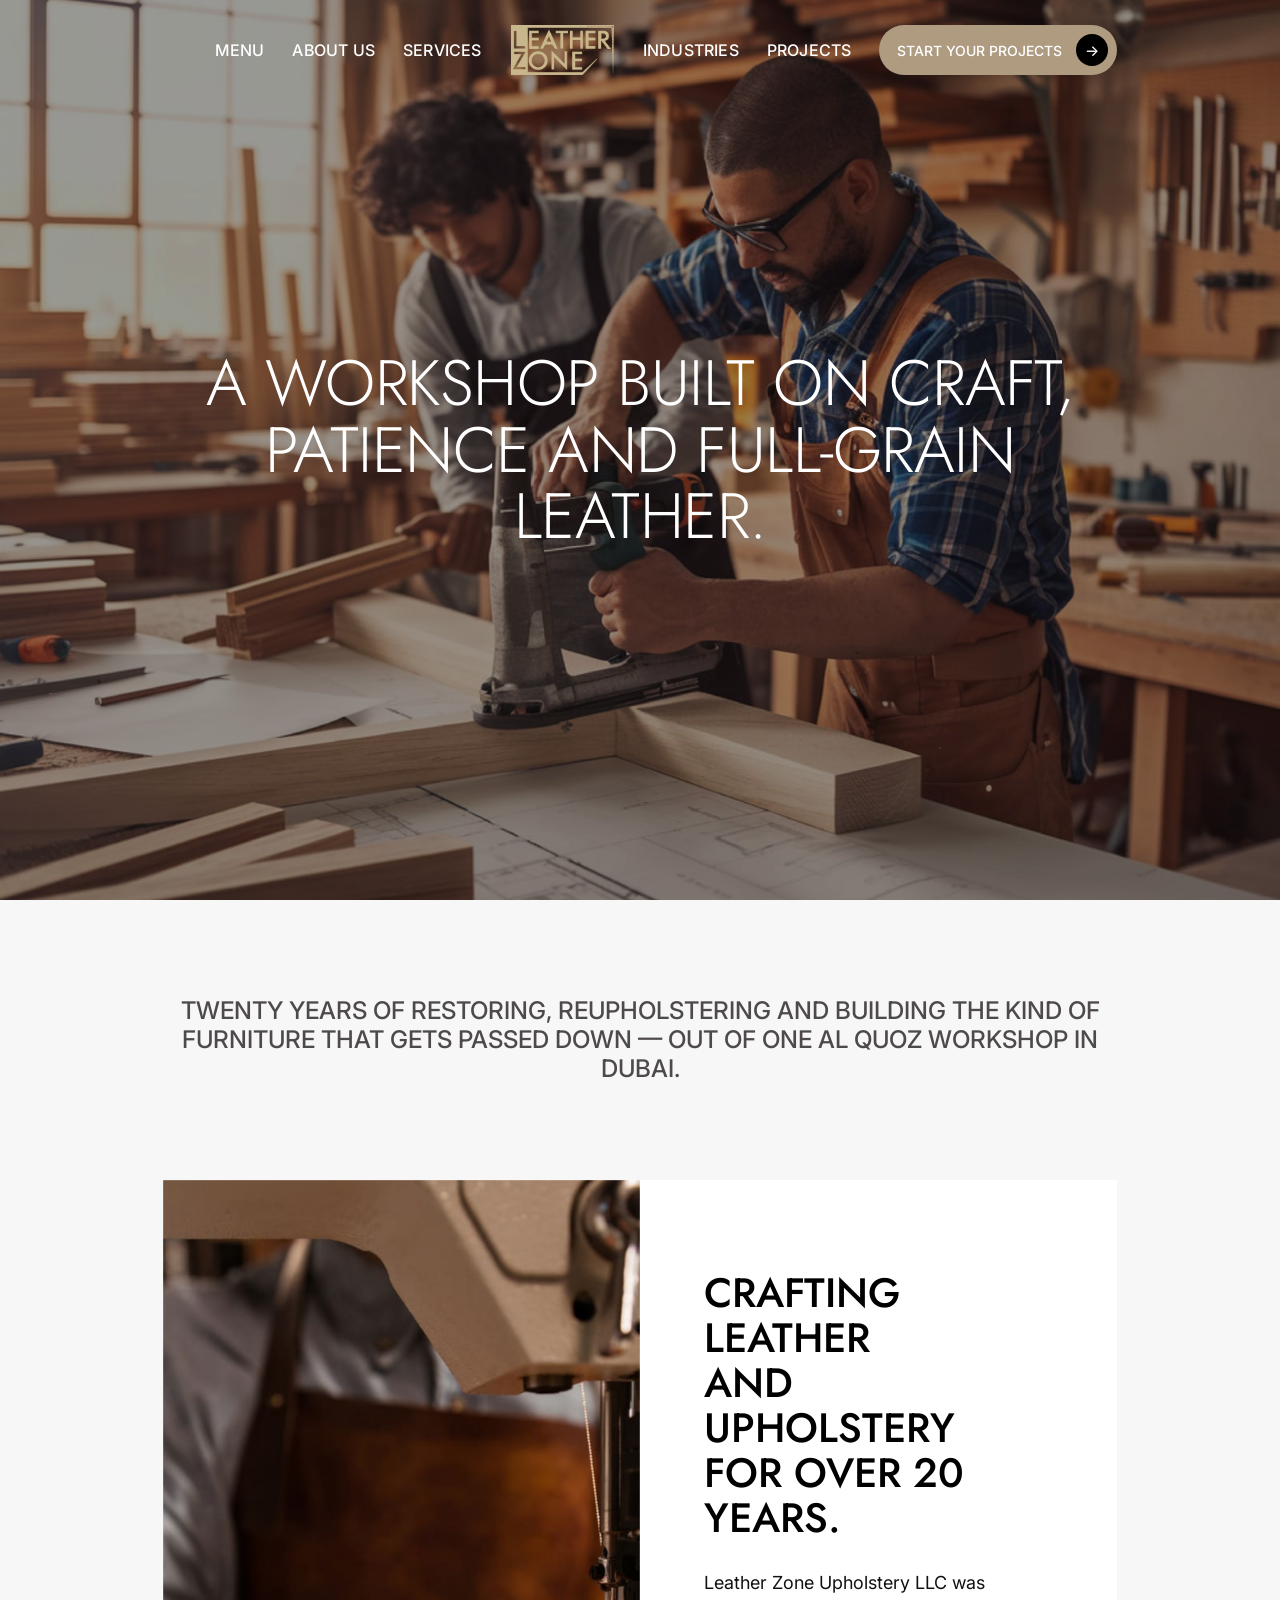
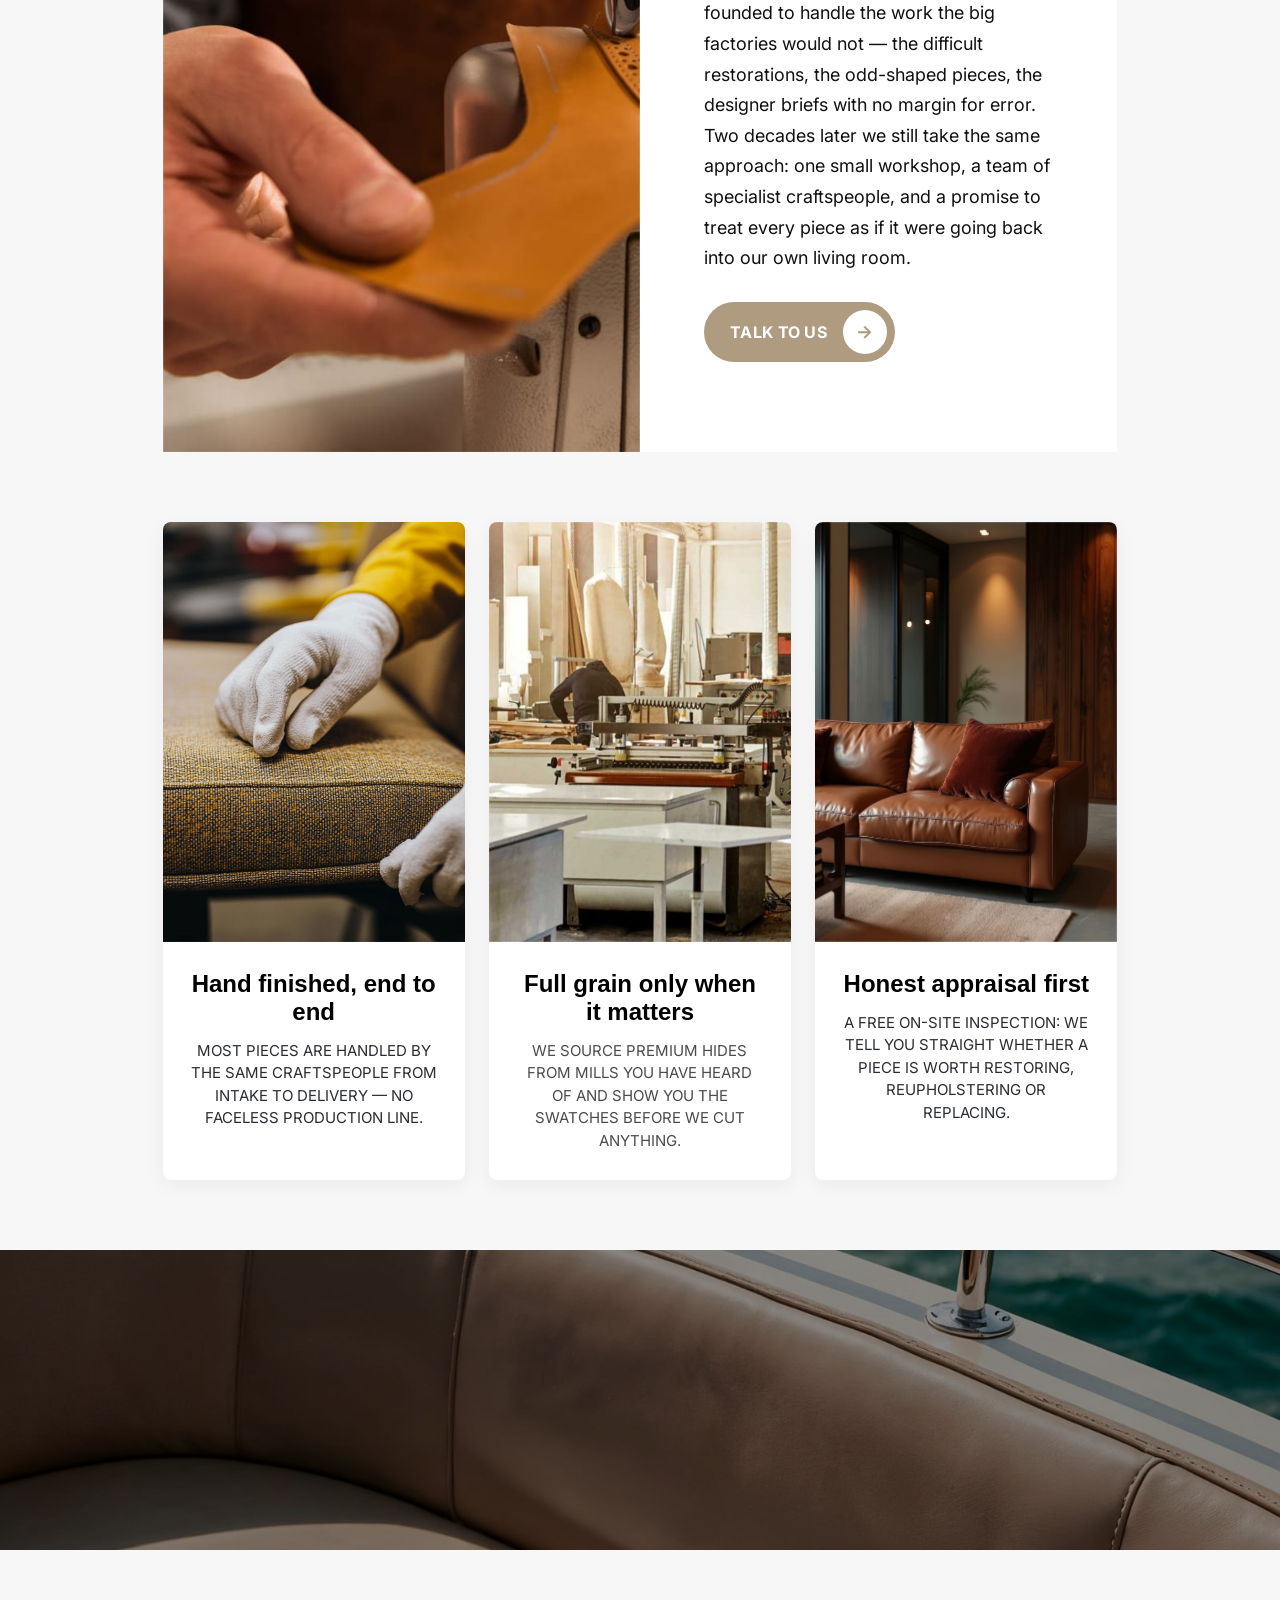
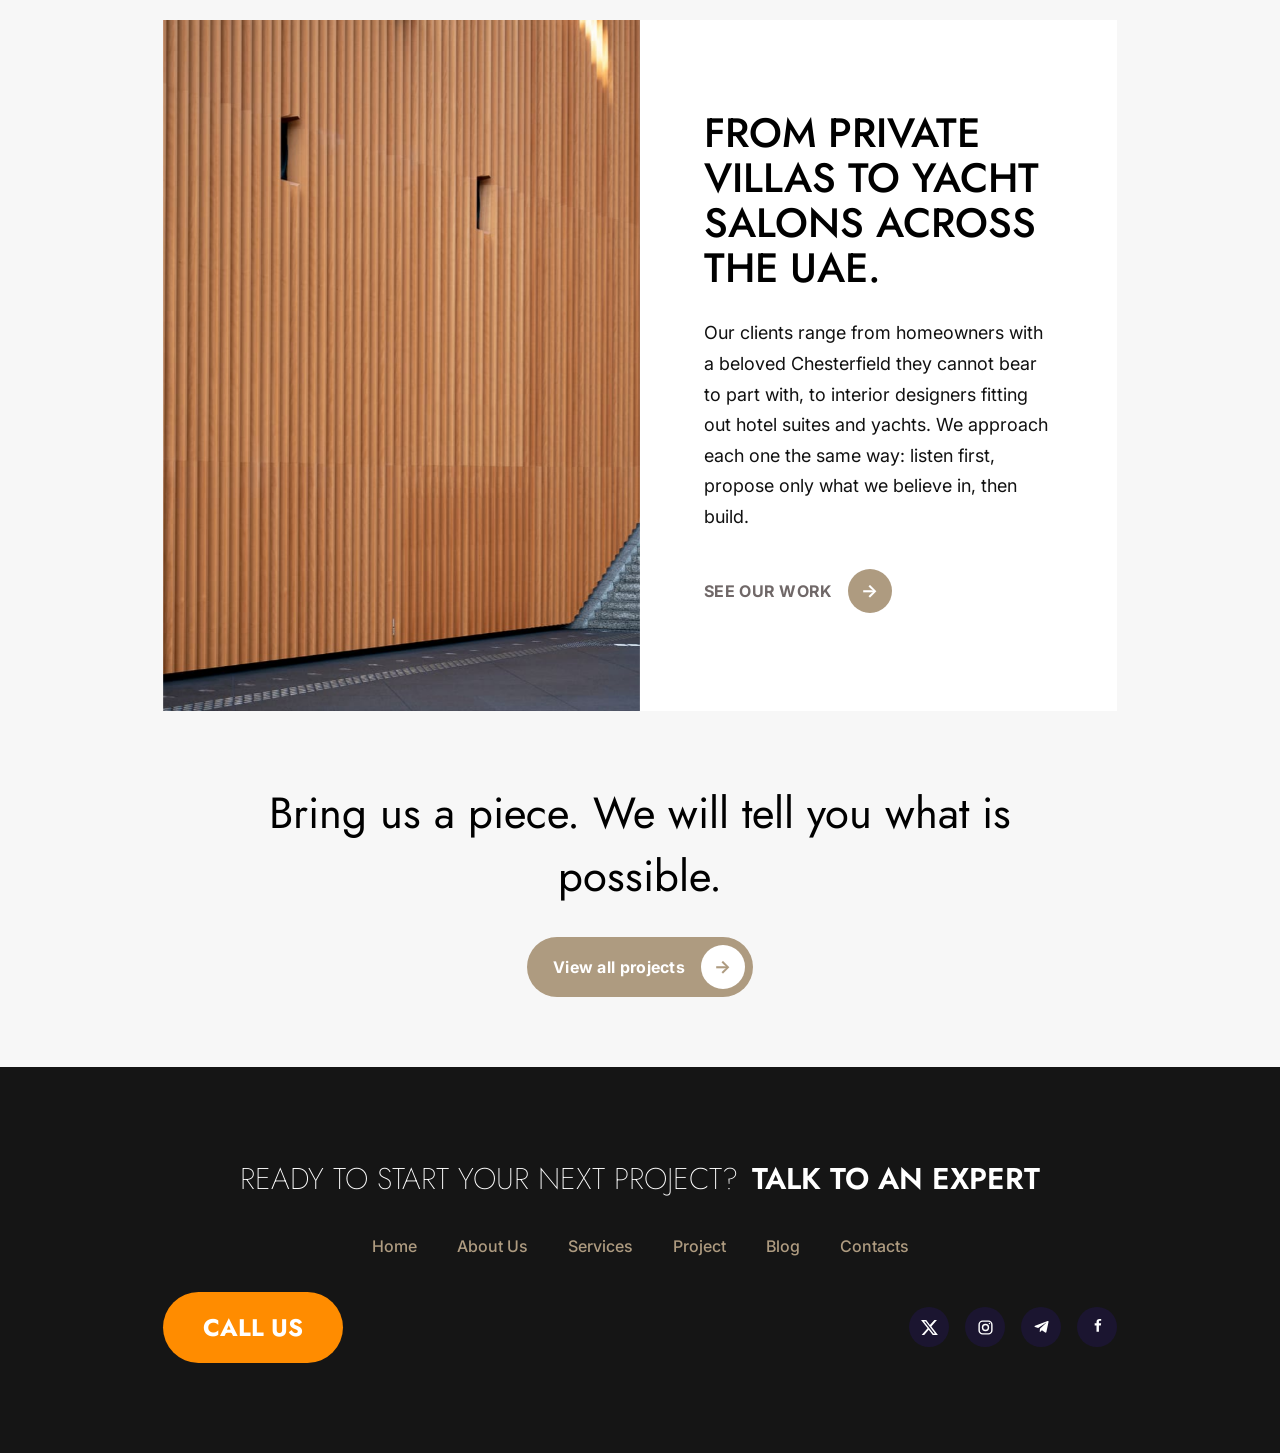
==== commit 5a04905c: "Match design: uppercase headings, gallery captions, real social icons - Apply the design's UPPERCASE" ====
--- a/site/about.html
+++ b/site/about.html
@@ -118,7 +118,7 @@
     </nav>
     <div class="footer__bottom">
       <a class="footer__call" href="tel:+97100000000">CALL US</a>
-      <div class="socials"><a href="#" aria-label="Twitter">𝕏</a><a href="#" aria-label="Instagram">⌾</a><a href="#" aria-label="Telegram">✈</a><a href="#" aria-label="Facebook">f</a></div>
+      <div class="socials"><a href="#" aria-label="Twitter"><svg viewBox="0 0 24 24" fill="#fff" aria-hidden="true"><path d="M18.9 1.5h3.6l-7.9 9 9.3 12h-7.3l-5.7-7.5L4.5 22.5H.9l8.4-9.6L0 1.5h7.4l5.2 6.8zm-1.3 18.8h2L6.5 3.6H4.3z"/></svg></a><a href="#" aria-label="Instagram"><svg viewBox="0 0 24 24" fill="none" stroke="#fff" stroke-width="2" aria-hidden="true"><rect x="3" y="3" width="18" height="18" rx="5"/><circle cx="12" cy="12" r="4.2"/><circle cx="17.6" cy="6.4" r="1.1" fill="#fff" stroke="none"/></svg></a><a href="#" aria-label="Telegram"><svg viewBox="0 0 24 24" fill="#fff" aria-hidden="true"><path d="M21.9 4.3l-3 14.1c-.2 1-.8 1.2-1.7.8l-4.6-3.4-2.2 2.1c-.3.3-.5.4-.9.4l.3-4.7 8.6-7.8c.4-.3-.1-.5-.6-.2L7.3 12.6 2.8 11.2c-1-.3-1-1 .2-1.5l17.6-6.8c.8-.3 1.5.2 1.3 1.4z"/></svg></a><a href="#" aria-label="Facebook"><svg viewBox="0 0 24 24" fill="#fff" aria-hidden="true"><path d="M14 9h2.7l.4-3H14V4.1c0-.9.3-1.5 1.6-1.5h1.6V0C16.9 0 15.8 0 14.7 0 12.2 0 10.6 1.5 10.6 4.1V6H8v3h2.6v9H14z"/></svg></a></div>
     </div>
   </div>
 </footer>
--- a/site/css/styles.css
+++ b/site/css/styles.css
@@ -16,7 +16,7 @@
   --gray: #706868;
   --gutter: clamp(20px, 12.7vw, 244px);
   --maxw: 1432px;
-  --display: "Jost", "Segoe UI", sans-serif;
+  --display: "Jost", var(--body);
   --body: "Inter", "Segoe UI", system-ui, sans-serif;
 }
 
@@ -47,6 +47,24 @@
 
 .display { font-family: var(--display); }
 .accent-text { color: var(--accent); }
+
+/* ---------- Design typography: uppercase display headings ----------
+   The Figma design renders headings, the lead subheading, eyebrows,
+   stat numbers/labels and card titles in UPPERCASE, with selected
+   lowercase italic accents (e.g. "finest", "in Dubai"). */
+.hero h1, .hero__big, .lead,
+.section__title, .band h2, .deliver__band h2, .split__body h2,
+.stat__num, .stat p, .eyebrow,
+.svc-card__bar h3, .cat-card p, .proj-card__bar h3, .proj-intro h2,
+.footer__top h2, .footer__top strong {
+  text-transform: uppercase;
+}
+.hero h1 em, .hero__big em, .lead em,
+.band h2 em, .deliver__band h2 em, .split__body h2 em,
+.section__title em {
+  text-transform: none;
+  font-style: italic;
+}
 
 /* ---------- Header ---------- */
 .site-header {
@@ -177,7 +195,7 @@
 /* ---------- Section heading ---------- */
 .section { padding: 70px 0; }
 .section__title {
-  font-family: "Segoe UI", var(--body); font-weight: 600;
+  font-family: var(--body); font-weight: 600;
   font-size: clamp(30px, 3vw, 40px); line-height: 1.2; letter-spacing: -.5px;
 }
 .eyebrow { color: var(--accent-dark); font-weight: 600; letter-spacing: .5px; }
@@ -196,7 +214,7 @@
   display: flex; align-items: center; justify-content: space-between;
   padding: 22px 26px; gap: 16px;
 }
-.svc-card__bar h3 { font-family: "Segoe UI", var(--body); font-weight: 600; font-size: 22px; }
+.svc-card__bar h3 { font-family: var(--body); font-weight: 600; font-size: 22px; }
 .svc-card__add {
   width: 56px; height: 56px; flex: none; border-radius: 4px;
   background: var(--accent); color: #fff; border: 0; cursor: pointer;
@@ -278,7 +296,7 @@
   font-family: var(--display); font-weight: 500; color: var(--accent);
   font-size: clamp(48px, 5vw, 80px); line-height: 1; margin-bottom: 24px;
 }
-.stat p { font-family: "Segoe UI", var(--body); font-size: clamp(20px,2vw,30px); line-height: 1.15; color: var(--muted2); margin: 0; }
+.stat p { font-family: var(--body); font-size: clamp(20px,2vw,30px); line-height: 1.15; color: var(--muted2); margin: 0; }
 
 /* ---------- Brand logos grid ---------- */
 .logos {
@@ -336,7 +354,7 @@
   background: #0f0f0f; color: #fff; padding: 48px;
   position: relative; display: flex; flex-direction: column; gap: 40px;
 }
-.contact-info h3 { font-family: "Segoe UI", var(--body); font-weight: 600; font-size: 28px; }
+.contact-info h3 { font-family: var(--body); font-weight: 600; font-size: 28px; }
 .contact-info .muted { color: #c9c9c9; font-size: 16px; margin-top: -28px; }
 .contact-info ul { list-style: none; padding: 0; margin: 0; display: flex; flex-direction: column; gap: 26px; }
 .contact-info li { display: flex; gap: 16px; align-items: flex-start; font-size: 16px; }
@@ -452,6 +470,14 @@
 /* social icons */
 .socials a { transition: transform .25s ease, background .25s ease; }
 .socials a:hover { transform: translateY(-3px); }
+.socials svg { width: 17px; height: 17px; display: block; }
+
+/* gallery captions (matches design) */
+.gallery3 .g-item { display: flex; flex-direction: column; gap: 14px; }
+.gallery3 .g-cap {
+  margin: 0; font-family: var(--body); font-size: 18px; color: var(--muted2);
+  text-transform: uppercase; letter-spacing: .3px;
+}
 
 /* reveal on scroll (only hides when JS is active, so no-JS keeps content visible) */
 .js .reveal { opacity: 0; transform: translateY(28px); transition: opacity .7s ease, transform .7s cubic-bezier(.2,.7,.3,1); }
@@ -518,7 +544,7 @@
   display: flex; align-items: center; justify-content: space-between; gap: 16px;
   padding: 22px 24px;
 }
-.proj-card__bar h3 { font-family: "Segoe UI", var(--body); font-weight: 600; font-size: 22px; line-height: 1.2; }
+.proj-card__bar h3 { font-family: var(--body); font-weight: 600; font-size: 22px; line-height: 1.2; }
 .proj-card__add {
   width: 56px; height: 56px; flex: none; border-radius: 6px;
   background: var(--accent); color: #fff; border: 0; cursor: pointer; font-size: 26px;
